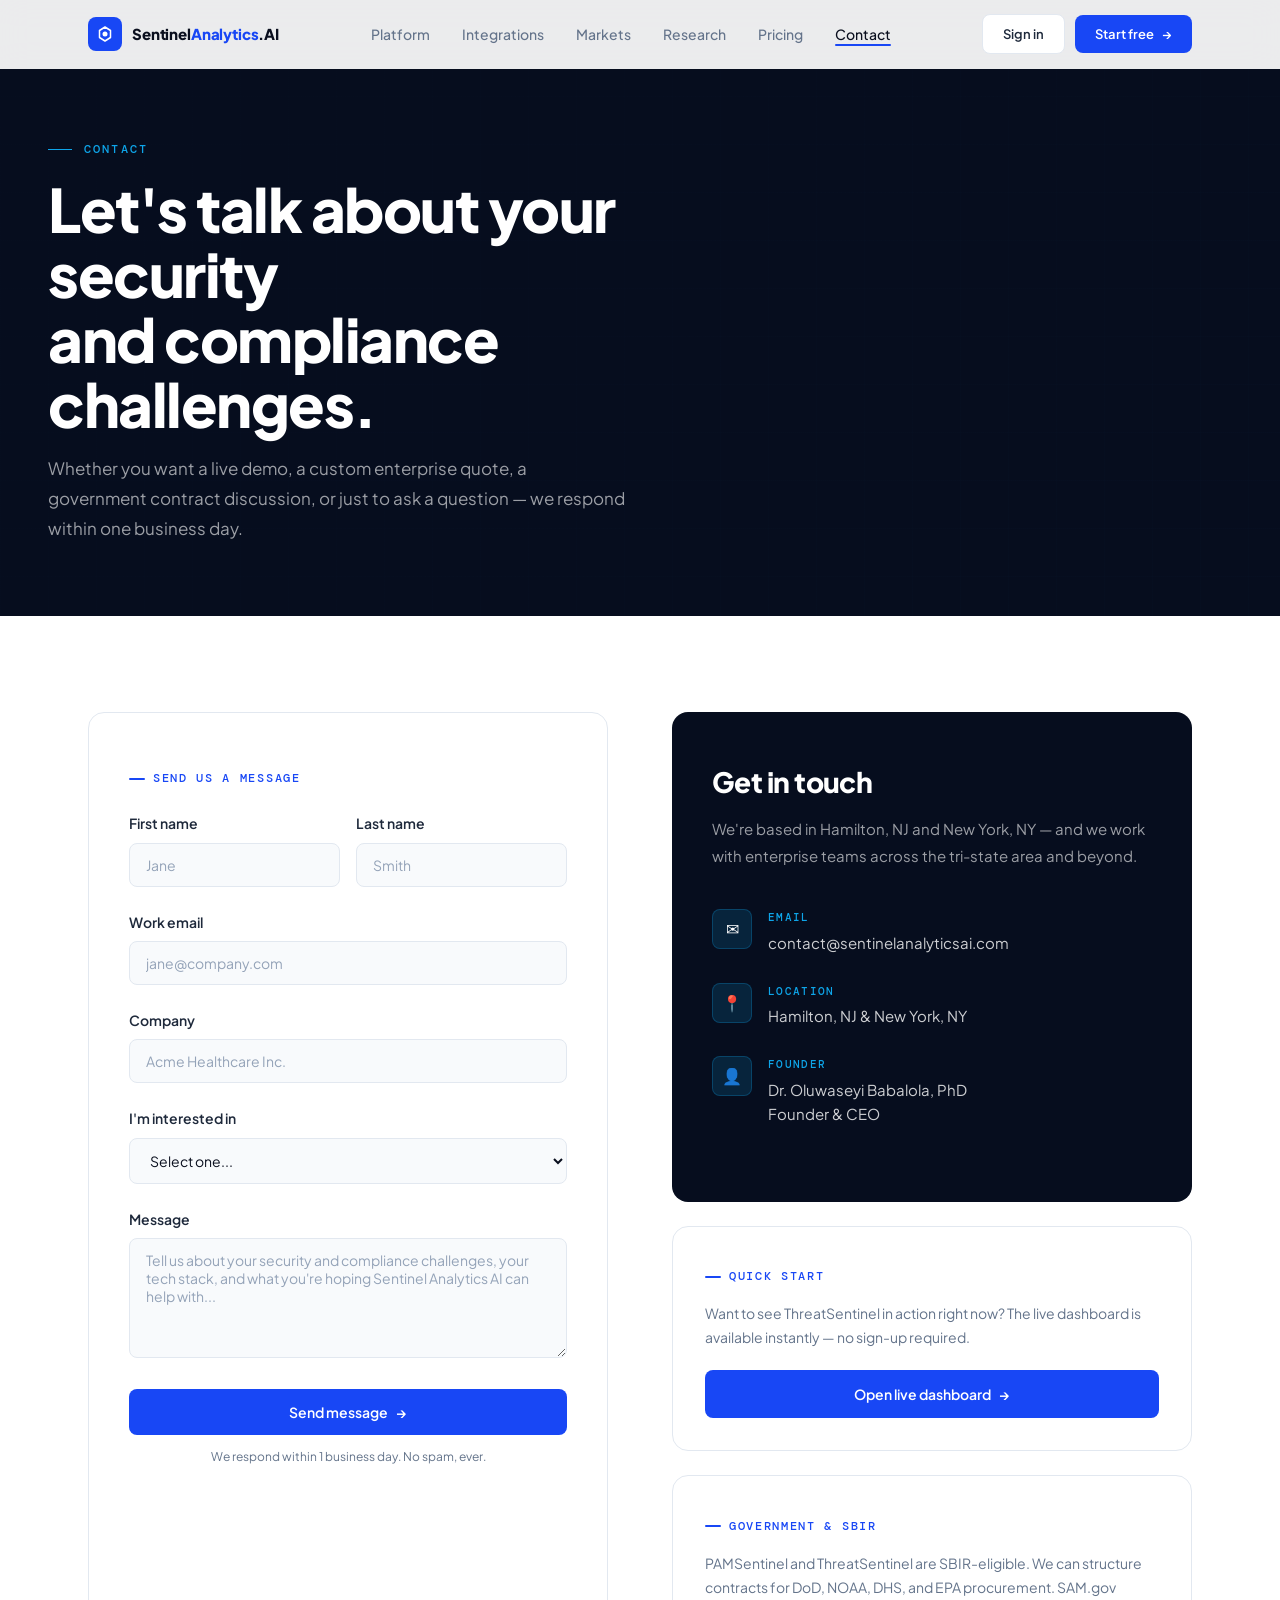
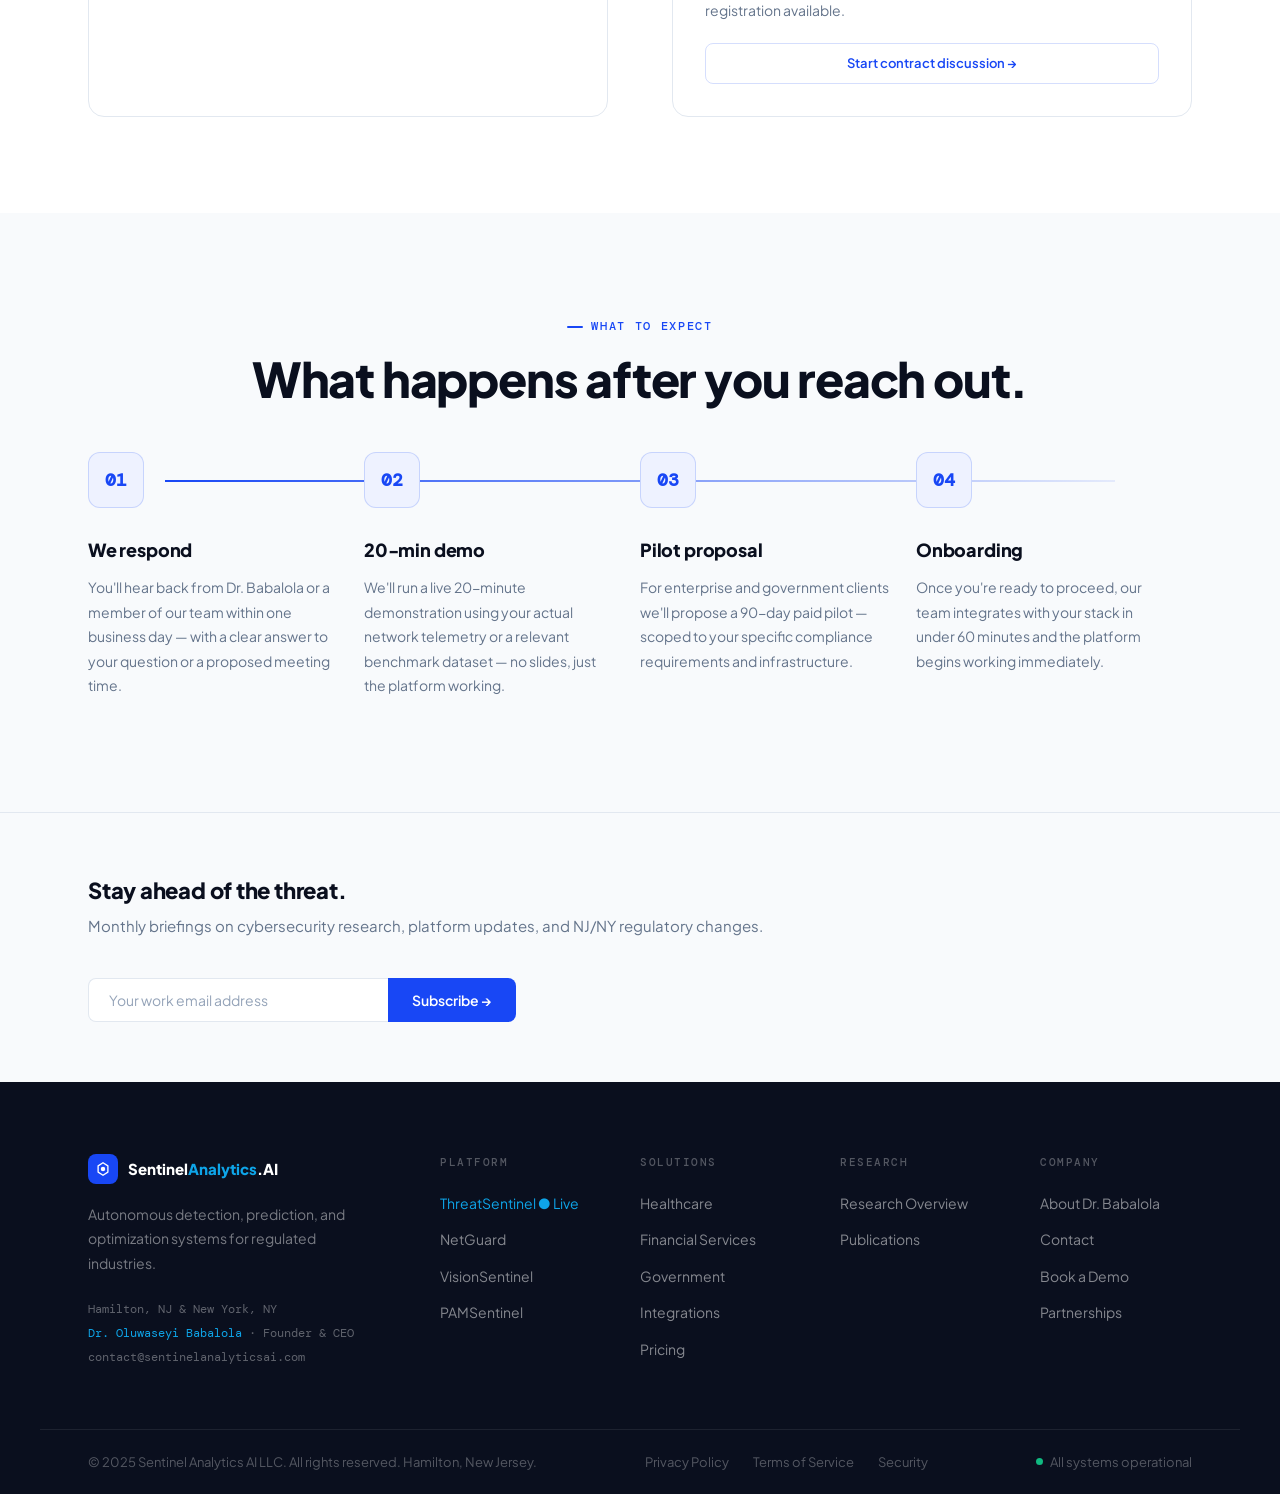
==== contact.html @ 6a24203e "Modify contact page for demo and sign-in options Updated the contact page description and call-to-ac" ====
<!DOCTYPE html><html lang="en"><head><meta charset="UTF-8"><meta name="viewport" content="width=device-width,initial-scale=1.0"><meta name="description" content="Contact Sentinel Analytics AI — Sign in, start a free trial, or reach out about partnerships and government contracts."><title>Contact — Sentinel Analytics AI</title><link rel="preconnect" href="https://fonts.googleapis.com"><link href="https://fonts.googleapis.com/css2?family=Plus+Jakarta+Sans:wght@300;400;500;600;700;800&family=DM+Mono:wght@400;500&display=swap" rel="stylesheet"><link rel="stylesheet" href="css/styles.css"></head>
<body>
<nav id="nav"><div class="nav-in"><a href="index.html" class="nav-logo"><div class="nav-mark"><svg viewBox="0 0 18 18" fill="none"><path d="M9 2L14.5 5.5V12.5L9 16L3.5 12.5V5.5L9 2Z" stroke="#fff" stroke-width="1.5" stroke-linejoin="round"/><circle cx="9" cy="9" r="2.5" fill="#fff"/></svg></div><span class="nav-wordmark">Sentinel<span>Analytics</span>.AI</span></a><ul class="nav-links"><li><a href="platform.html">Platform</a></li><li><a href="integrations.html">Integrations</a></li><li><a href="markets.html">Markets</a></li><li><a href="research.html">Research</a></li><li><a href="pricing.html">Pricing</a></li><li><a href="contact.html" class="active">Contact</a></li></ul><div class="nav-act"><a href="contact.html" class="btn btn-white-sm">Sign in</a><a href="https://threat-sentinel.streamlit.app" target="_blank" class="btn btn-blue-sm">Start free <span class="arr">→</span></a></div></div></nav>

<div class="page-hero"><div class="page-hero-in"><div class="page-hero-tag">Contact</div><h1>Let's talk about your security<br>and compliance challenges.</h1><p>Whether you want a live demo, a custom enterprise quote, a government contract discussion, or just to ask a question — we respond within one business day.</p></div></div>

<section class="sec">
  <div class="wrap">
    <div class="contact-grid">
      <div class="contact-form-wrap rv">
        <div class="sh-tag" style="margin-bottom:24px">Send us a message</div>
        <form onsubmit="handleContact(event)">
          <div class="form-row">
            <div class="form-group"><label class="form-label">First name</label><input type="text" class="form-input" placeholder="Jane" required></div>
            <div class="form-group"><label class="form-label">Last name</label><input type="text" class="form-input" placeholder="Smith" required></div>
          </div>
          <div class="form-group"><label class="form-label">Work email</label><input type="email" class="form-input" placeholder="jane@company.com" required></div>
          <div class="form-group"><label class="form-label">Company</label><input type="text" class="form-input" placeholder="Acme Healthcare Inc." required></div>
          <div class="form-group">
            <label class="form-label">I'm interested in</label>
            <select class="form-select">
              <option value="">Select one...</option>
              <option>Booking a 20-minute live demo</option>
              <option>Starting a free trial</option>
              <option>Professional plan — 3 modules</option>
              <option>Enterprise plan — custom quote</option>
              <option>Government / SBIR contract discussion</option>
              <option>Partnership or reseller inquiry</option>
              <option>General question</option>
            </select>
          </div>
          <div class="form-group"><label class="form-label">Message</label><textarea class="form-textarea" placeholder="Tell us about your security and compliance challenges, your tech stack, and what you're hoping Sentinel Analytics AI can help with..."></textarea></div>
          <button type="submit" class="btn btn-blue" style="width:100%;justify-content:center;padding:14px 28px">Send message <span class="arr">→</span></button>
          <p style="font-size:12px;color:var(--mute);margin-top:12px;text-align:center">We respond within 1 business day. No spam, ever.</p>
        </form>
      </div>

      <div class="rvr">
        <div class="contact-info-card" style="margin-bottom:24px">
          <div class="cinfo-title">Get in touch</div>
          <div class="cinfo-sub">We're based in Hamilton, NJ and New York, NY — and we work with enterprise teams across the tri-state area and beyond.</div>
          <div class="cinfo-item">
            <div class="cinfo-icon">✉</div>
            <div><div class="cinfo-label">Email</div><div class="cinfo-val"><a href="mailto:contact@sentinelanalyticsai.com" style="color:rgba(255,255,255,.8)">contact@sentinelanalyticsai.com</a></div></div>
          </div>
          <div class="cinfo-item">
            <div class="cinfo-icon">📍</div>
            <div><div class="cinfo-label">Location</div><div class="cinfo-val">Hamilton, NJ &amp; New York, NY</div></div>
          </div>
          <div class="cinfo-item">
            <div class="cinfo-icon">👤</div>
            <div><div class="cinfo-label">Founder</div><div class="cinfo-val">Dr. Oluwaseyi Babalola, PhD<br>Founder &amp; CEO</div></div>
          </div>
        </div>

        <div style="border:1px solid var(--bdr);border-radius:var(--r16);padding:32px;margin-bottom:24px">
          <div class="sh-tag" style="margin-bottom:16px">Quick start</div>
          <p style="font-size:14px;color:var(--mute);margin-bottom:20px;line-height:1.7">Want to see ThreatSentinel in action right now? The live dashboard is available instantly — no sign-up required.</p>
          <a href="https://threat-sentinel.streamlit.app" target="_blank" class="btn btn-blue" style="width:100%;justify-content:center">Open live dashboard <span class="arr">→</span></a>
        </div>

        <div style="border:1px solid var(--bdr);border-radius:var(--r16);padding:32px">
          <div class="sh-tag" style="margin-bottom:16px">Government &amp; SBIR</div>
          <p style="font-size:14px;color:var(--mute);margin-bottom:20px;line-height:1.7">PAMSentinel and ThreatSentinel are SBIR-eligible. We can structure contracts for DoD, NOAA, DHS, and EPA procurement. SAM.gov registration available.</p>
          <a href="mailto:contact@sentinelanalyticsai.com?subject=SBIR Contract Discussion" class="btn btn-outline-sm" style="width:100%;justify-content:center">Start contract discussion →</a>
        </div>
      </div>
    </div>
  </div>
</section>

<section class="sec sec-gray">
  <div class="wrap">
    <div class="sh rv" style="text-align:center;margin-bottom:48px"><div class="sh-tag" style="justify-content:center">What to expect</div><h2 class="sh-title">What happens after you reach out.</h2></div>
    <div class="steps">
      <div class="step rv d1"><div class="step-dot"><span>01</span></div><div class="step-title">We respond</div><div class="step-desc">You'll hear back from Dr. Babalola or a member of our team within one business day — with a clear answer to your question or a proposed meeting time.</div></div>
      <div class="step rv d2"><div class="step-dot"><span>02</span></div><div class="step-title">20-min demo</div><div class="step-desc">We'll run a live 20-minute demonstration using your actual network telemetry or a relevant benchmark dataset — no slides, just the platform working.</div></div>
      <div class="step rv d3"><div class="step-dot"><span>03</span></div><div class="step-title">Pilot proposal</div><div class="step-desc">For enterprise and government clients we'll propose a 90-day paid pilot — scoped to your specific compliance requirements and infrastructure.</div></div>
      <div class="step rv d4"><div class="step-dot"><span>04</span></div><div class="step-title">Onboarding</div><div class="step-desc">Once you're ready to proceed, our team integrates with your stack in under 60 minutes and the platform begins working immediately.</div></div>
    </div>
  </div>
</section>

<div class="nl"><div class="nl-in"><div><div class="nl-h">Stay ahead of the threat.</div><p class="nl-sub">Monthly briefings on cybersecurity research, platform updates, and NJ/NY regulatory changes.</p></div><form class="nl-form" onsubmit="subFrm(event)"><input type="email" placeholder="Your work email address" required><button type="submit">Subscribe →</button></form></div></div>
<footer><div class="foot-main"><div><div class="foot-logo"><div class="foot-badge"><svg viewBox="0 0 18 18" width="16" height="16" fill="none"><path d="M9 2L14.5 5.5V12.5L9 16L3.5 12.5V5.5L9 2Z" stroke="#fff" stroke-width="1.5" stroke-linejoin="round"/><circle cx="9" cy="9" r="2.5" fill="#fff"/></svg></div><div class="foot-wm">Sentinel<span>Analytics</span>.AI</div></div><p class="foot-tag">Autonomous detection, prediction, and optimization systems for regulated industries.</p><div class="foot-hq">Hamilton, NJ &amp; New York, NY<br><span>Dr. Oluwaseyi Babalola</span> · Founder &amp; CEO<br>contact@sentinelanalyticsai.com</div></div><div><div class="foot-col-t">Platform</div><ul class="foot-links"><li><a href="platform.html" class="live">ThreatSentinel ● Live</a></li><li><a href="platform.html">NetGuard</a></li><li><a href="platform.html">VisionSentinel</a></li><li><a href="platform.html">PAMSentinel</a></li></ul></div><div><div class="foot-col-t">Solutions</div><ul class="foot-links"><li><a href="markets.html">Healthcare</a></li><li><a href="markets.html">Financial Services</a></li><li><a href="markets.html">Government</a></li><li><a href="integrations.html">Integrations</a></li><li><a href="pricing.html">Pricing</a></li></ul></div><div><div class="foot-col-t">Research</div><ul class="foot-links"><li><a href="research.html">Research Overview</a></li><li><a href="https://babalolaseyip.github.io/babalola-portfolio/publications.html" target="_blank">Publications</a></li></ul></div><div><div class="foot-col-t">Company</div><ul class="foot-links"><li><a href="https://babalolaseyip.github.io/babalola-portfolio/" target="_blank">About Dr. Babalola</a></li><li><a href="contact.html">Contact</a></li><li><a href="contact.html">Book a Demo</a></li><li><a href="mailto:contact@sentinelanalyticsai.com">Partnerships</a></li></ul></div></div><div class="foot-bot"><div class="foot-copy">© 2025 Sentinel Analytics AI LLC. All rights reserved. Hamilton, New Jersey.</div><div class="foot-legal"><a href="#">Privacy Policy</a><a href="#">Terms of Service</a><a href="#">Security</a></div><div class="foot-status"><span class="sdot"></span>All systems operational</div></div></footer>
<script>
window.addEventListener("scroll",()=>{document.getElementById("nav").classList.toggle("scrolled",window.scrollY>30);},{passive:true});
const ro=new IntersectionObserver(e=>{e.forEach(x=>{if(x.isIntersecting){x.target.classList.add("in");ro.unobserve(x.target);}});},{threshold:.1});
document.querySelectorAll(".rv,.rvl,.rvr").forEach(el=>ro.observe(el));
function handleContact(e){
  e.preventDefault();
  const btn=e.target.querySelector('button[type="submit"]');
  btn.textContent='Message sent ✓';btn.style.background='#10B981';
  setTimeout(()=>{btn.textContent='Send message →';btn.style.background='';},4000);
}
function subFrm(e){e.preventDefault();const b=e.target.querySelector("button");b.textContent="Subscribed ✓";b.style.background="#10B981";setTimeout(()=>{b.textContent="Subscribe →";b.style.background="";e.target.reset()},3000);}
</script>
</body></html>
---- css/styles.css ----
/* ═══════════════════════════════════════════
   SENTINEL ANALYTICS AI — SHARED STYLES
═══════════════════════════════════════════ */
:root {
  --blue:      #1847F5;
  --blue-h:    #0F38D9;
  --blue-lt:   #EEF2FF;
  --blue-md:   rgba(24,71,245,.09);
  --blue-bdr:  rgba(24,71,245,.18);
  --cyan:      #0EA5E9;
  --navy:      #060D1E;
  --navy2:     #0C1828;
  --navy3:     #112040;
  --white:     #FFFFFF;
  --surf:      #F8FAFC;
  --surf2:     #F1F5F9;
  --surf3:     #E9EEF6;
  --ink:       #0A0F1E;
  --ink2:      #1E293B;
  --ink3:      #334155;
  --mute:      #64748B;
  --mute2:     #94A3B8;
  --mute3:     #CBD5E1;
  --bdr:       #E2E8F0;
  --bdr2:      #CBD5E1;
  --green:     #10B981;
  --amber:     #F59E0B;
  --sans:      'Plus Jakarta Sans', sans-serif;
  --mono:      'DM Mono', monospace;
  --r4:  4px; --r8: 8px; --r12: 12px; --r16: 16px;
  --ease: cubic-bezier(.16,1,.3,1);
}

*, *::before, *::after { box-sizing: border-box; margin: 0; padding: 0; }
html { scroll-behavior: smooth; font-size: 16px; }
body { background: var(--white); color: var(--ink); font-family: var(--sans); line-height: 1.6; overflow-x: hidden; }
a { color: inherit; text-decoration: none; }
img { display: block; max-width: 100%; }
::selection { background: var(--blue); color: #fff; }

/* ── SCROLL REVEAL ── */
.rv  { opacity: 0; transform: translateY(28px); transition: opacity .7s var(--ease), transform .7s var(--ease); }
.rvl { opacity: 0; transform: translateX(-28px); transition: opacity .7s var(--ease), transform .7s var(--ease); }
.rvr { opacity: 0; transform: translateX(28px); transition: opacity .7s var(--ease), transform .7s var(--ease); }
.rv.in, .rvl.in, .rvr.in { opacity: 1; transform: none; }
.d1{transition-delay:.08s}.d2{transition-delay:.16s}.d3{transition-delay:.24s}
.d4{transition-delay:.32s}.d5{transition-delay:.40s}.d6{transition-delay:.48s}

.wrap { max-width: 1200px; margin: 0 auto; padding: 0 48px; }

/* ── BUTTONS ── */
.btn {
  display: inline-flex; align-items: center; gap: 8px;
  font-family: var(--sans); font-weight: 600; font-size: 14px;
  border-radius: var(--r8); cursor: pointer;
  transition: all .18s var(--ease); border: none;
  text-decoration: none; white-space: nowrap;
}
.btn .arr { transition: transform .18s; }
.btn:hover .arr { transform: translateX(4px); }
.btn-blue { background: var(--blue); color: #fff; padding: 13px 28px; }
.btn-blue:hover { background: var(--blue-h); transform: translateY(-1px); box-shadow: 0 8px 24px rgba(24,71,245,.28); }
.btn-blue-sm { background: var(--blue); color: #fff; padding: 9px 20px; font-size: 13px; }
.btn-blue-sm:hover { background: var(--blue-h); }
.btn-white { background: #fff; color: var(--ink); padding: 13px 28px; border: 1px solid var(--bdr); }
.btn-white:hover { border-color: var(--bdr2); background: var(--surf); transform: translateY(-1px); }
.btn-white-sm { background: #fff; color: var(--ink2); padding: 9px 20px; font-size: 13px; border: 1px solid var(--bdr); }
.btn-white-sm:hover { border-color: var(--bdr2); }
.btn-outline { background: transparent; color: var(--blue); padding: 13px 28px; border: 1.5px solid var(--blue-bdr); }
.btn-outline:hover { background: var(--blue-lt); transform: translateY(-1px); }
.btn-outline-sm { background: transparent; color: var(--blue); padding: 9px 20px; font-size: 13px; border: 1.5px solid var(--blue-bdr); }
.btn-navy-white { background: #fff; color: var(--navy); padding: 14px 30px; font-weight: 700; }
.btn-navy-white:hover { background: var(--surf2); transform: translateY(-1px); box-shadow: 0 8px 24px rgba(0,0,0,.18); }
.btn-navy-ghost { background: transparent; color: #fff; padding: 14px 30px; border: 1.5px solid rgba(255,255,255,.3); font-weight: 600; }
.btn-navy-ghost:hover { background: rgba(255,255,255,.08); border-color: rgba(255,255,255,.6); }
.btn-full { width: 100%; justify-content: center; }

/* ── NAVIGATION ── */
#nav {
  position: fixed; top: 0; left: 0; right: 0; z-index: 500;
  background: rgba(255,255,255,.92);
  backdrop-filter: blur(16px); -webkit-backdrop-filter: blur(16px);
  border-bottom: 1px solid transparent;
  transition: border-color .3s, box-shadow .3s;
}
#nav.scrolled { border-color: var(--bdr); box-shadow: 0 1px 24px rgba(10,15,30,.08); }
.nav-in {
  height: 68px; display: flex; align-items: center; justify-content: space-between;
  max-width: 1200px; margin: 0 auto; padding: 0 48px;
}
.nav-logo { display: flex; align-items: center; gap: 10px; }
.nav-mark {
  width: 34px; height: 34px; background: var(--blue); border-radius: var(--r8);
  display: flex; align-items: center; justify-content: center;
  transition: transform .2s, box-shadow .2s;
}
.nav-logo:hover .nav-mark { transform: rotate(8deg); box-shadow: 0 4px 16px rgba(24,71,245,.35); }
.nav-mark svg { width: 18px; height: 18px; }
.nav-wordmark { font-size: 15px; font-weight: 800; letter-spacing: -.01em; color: var(--ink); }
.nav-wordmark span { color: var(--blue); }
.nav-links { display: flex; gap: 32px; list-style: none; }
.nav-links a {
  font-size: 14px; font-weight: 500; color: var(--mute);
  transition: color .18s; position: relative;
}
.nav-links a:hover, .nav-links a.active { color: var(--ink); }
.nav-links a::after {
  content: ''; position: absolute; bottom: -3px; left: 0;
  width: 0; height: 2px; background: var(--blue);
  transition: width .2s; border-radius: 2px;
}
.nav-links a:hover::after, .nav-links a.active::after { width: 100%; }
.nav-act { display: flex; align-items: center; gap: 10px; }

/* ── PAGE HERO (inner pages) ── */
.page-hero {
  background: var(--navy);
  padding: 140px 48px 72px;
  position: relative; overflow: hidden;
}
.page-hero::before {
  content: ''; position: absolute; inset: 0;
  background-image:
    linear-gradient(rgba(14,165,233,.04) 1px, transparent 1px),
    linear-gradient(90deg, rgba(14,165,233,.04) 1px, transparent 1px);
  background-size: 48px 48px;
}
.page-hero::after {
  content: ''; position: absolute; inset: 0;
  background: linear-gradient(135deg, rgba(6,13,30,.96) 0%, rgba(6,13,30,.7) 100%);
}
.page-hero-in {
  max-width: 1200px; margin: 0 auto;
  position: relative; z-index: 1;
}
.page-hero-tag {
  font-family: var(--mono); font-size: 12px; font-weight: 500;
  letter-spacing: .18em; text-transform: uppercase; color: var(--cyan);
  margin-bottom: 18px; display: flex; align-items: center; gap: 12px;
}
.page-hero-tag::before { content: ''; width: 24px; height: 1.5px; background: var(--cyan); flex-shrink: 0; }
.page-hero h1 {
  font-size: clamp(36px, 5vw, 60px); font-weight: 800;
  color: #fff; line-height: 1.08; letter-spacing: -.025em;
  max-width: 700px; margin-bottom: 18px;
}
.page-hero p {
  font-size: 17px; font-weight: 400; color: rgba(255,255,255,.6);
  max-width: 580px; line-height: 1.75;
}

/* ── TRUST BAR ── */
.trust { background: var(--surf); border-bottom: 1px solid var(--bdr); overflow: hidden; }
.trust-in {
  max-width: 1200px; margin: 0 auto;
  display: flex; align-items: stretch; height: 58px; padding: 0 48px;
}
.trust-lbl {
  font-family: var(--mono); font-size: 11px; font-weight: 500;
  letter-spacing: .14em; text-transform: uppercase; color: var(--mute2);
  display: flex; align-items: center;
  padding-right: 28px; border-right: 1px solid var(--bdr);
  margin-right: 28px; white-space: nowrap; flex-shrink: 0;
}
.trust-scroll { flex: 1; display: flex; align-items: center; overflow: hidden; mask-image: linear-gradient(90deg, transparent, black 4%, black 96%, transparent); }
.trust-track { display: flex; gap: 48px; animation: mq 26s linear infinite; }
.trust-item { font-size: 13px; font-weight: 500; color: var(--mute); white-space: nowrap; display: flex; align-items: center; gap: 8px; }
.trust-item::before { content: ''; width: 5px; height: 5px; border-radius: 50%; background: var(--blue); flex-shrink: 0; }
@keyframes mq { from { transform: translateX(0); } to { transform: translateX(-50%); } }

/* ── SECTIONS ── */
.sec { padding: 96px 0; }
.sec-gray { background: var(--surf); }
.sec-navy { background: var(--navy); }
.sh { margin-bottom: 60px; }
.sh-tag {
  display: inline-flex; align-items: center; gap: 8px;
  font-family: var(--mono); font-size: 12px; font-weight: 500;
  letter-spacing: .14em; text-transform: uppercase;
  color: var(--blue); margin-bottom: 16px;
}
.sh-tag::before { content: ''; width: 16px; height: 2px; background: var(--blue); border-radius: 2px; }
.sh-title { font-size: clamp(32px, 4vw, 48px); font-weight: 800; line-height: 1.08; letter-spacing: -.025em; color: var(--ink); margin-bottom: 18px; }
.sh-title .blue { color: var(--blue); }
.sh-sub { font-size: 17px; font-weight: 400; line-height: 1.75; color: var(--mute); max-width: 560px; }
.sec-navy .sh-title { color: #fff; }
.sec-navy .sh-sub { color: rgba(255,255,255,.6); }
.sec-navy .sh-tag { color: var(--cyan); }
.sec-navy .sh-tag::before { background: var(--cyan); }

/* ── PROBLEM ── */
.prob-grid { display: grid; grid-template-columns: repeat(3, 1fr); gap: 24px; }
.prob-card {
  background: var(--white); border: 1px solid var(--bdr); border-radius: var(--r16); padding: 44px 36px;
  position: relative; overflow: hidden; transition: border-color .25s, box-shadow .25s, transform .25s;
}
.prob-card:hover { border-color: var(--blue-bdr); box-shadow: 0 12px 40px rgba(24,71,245,.09); transform: translateY(-3px); }
.prob-card::before { content: ''; position: absolute; top: 0; left: 0; right: 0; height: 3px; background: var(--blue); transform: scaleX(0); transform-origin: left; transition: transform .4s var(--ease); }
.prob-card:hover::before { transform: scaleX(1); }
.prob-num { font-size: 72px; font-weight: 800; color: var(--blue); line-height: 1; letter-spacing: -.03em; margin-bottom: 6px; }
.prob-num sub { font-size: 32px; vertical-align: super; line-height: 0; }
.prob-lbl { font-family: var(--mono); font-size: 12px; font-weight: 500; letter-spacing: .1em; text-transform: uppercase; color: var(--mute); margin-bottom: 18px; padding-bottom: 16px; border-bottom: 1px solid var(--bdr); }
.prob-desc { font-size: 15px; font-weight: 400; line-height: 1.75; color: var(--ink3); }

/* ── PRODUCTS ── */
.prod-grid { display: grid; grid-template-columns: repeat(3, 1fr); gap: 1px; background: var(--bdr); border: 1px solid var(--bdr); border-radius: var(--r16); overflow: hidden; }
.prod-card { background: var(--white); padding: 36px 30px; position: relative; transition: background .2s; }
.prod-card:hover { background: var(--surf); }
.prod-card:hover .prod-lk { opacity: 1; transform: none; }
.prod-flag { background: var(--blue-lt); }
.prod-flag:hover { background: #E8EDFF; }
.flag-top { position: absolute; top: 0; left: 0; right: 0; height: 3px; background: var(--blue); }
.prod-idx { font-family: var(--mono); font-size: 11px; font-weight: 500; letter-spacing: .12em; text-transform: uppercase; color: var(--mute2); margin-bottom: 16px; }
.prod-name { font-size: 20px; font-weight: 800; color: var(--ink); letter-spacing: -.01em; margin-bottom: 6px; }
.prod-tag { font-size: 13px; font-weight: 500; color: var(--blue); margin-bottom: 14px; }
.prod-desc { font-size: 14px; font-weight: 400; line-height: 1.75; color: var(--ink3); margin-bottom: 20px; }
.prod-chips { display: flex; flex-wrap: wrap; gap: 6px; margin-bottom: 18px; }
.chip { font-family: var(--mono); font-size: 11px; font-weight: 500; letter-spacing: .08em; text-transform: uppercase; padding: 3px 9px; border-radius: var(--r4); border: 1px solid var(--bdr); color: var(--mute); background: var(--surf2); }
.chip.blue { border-color: var(--blue-bdr); color: var(--blue); background: var(--blue-lt); }
.prod-lk { font-size: 13px; font-weight: 600; color: var(--blue); display: flex; align-items: center; gap: 6px; opacity: 0; transform: translateY(4px); transition: opacity .2s, transform .2s; }
.prod-wide { grid-column: 1 / -1; display: grid; grid-template-columns: 1fr auto; gap: 48px; align-items: start; }

/* ── INTEGRATIONS ── */
.int-cat { margin-bottom: 32px; }
.int-cat-lbl { font-family: var(--mono); font-size: 11px; font-weight: 500; letter-spacing: .14em; text-transform: uppercase; color: var(--mute); margin-bottom: 12px; }
.int-grid { display: grid; grid-template-columns: repeat(6, 1fr); gap: 1px; background: var(--bdr); border: 1px solid var(--bdr); border-radius: var(--r12); overflow: hidden; }
.int-card { background: var(--white); padding: 22px 12px; display: flex; flex-direction: column; align-items: center; gap: 8px; transition: background .2s; cursor: default; }
.int-card:hover { background: var(--surf); }
.int-card:hover .i-logo { transform: scale(1.08); }
.i-logo { width: 42px; height: 42px; border-radius: 10px; display: flex; align-items: center; justify-content: center; font-family: var(--mono); font-size: 13px; font-weight: 700; transition: transform .2s; }
.i-name { font-size: 12px; font-weight: 600; color: var(--ink2); text-align: center; line-height: 1.2; }
.i-type { font-size: 11px; color: var(--mute2); text-align: center; }

/* ── HOW IT WORKS ── */
.steps { display: grid; grid-template-columns: repeat(4, 1fr); gap: 0; position: relative; }
.steps::before { content: ''; position: absolute; top: 28px; left: 7%; width: 86%; height: 1.5px; background: linear-gradient(90deg, var(--blue) 0%, var(--blue-md) 100%); }
.step { padding: 0 24px 0 0; position: relative; z-index: 1; }
.step-dot { width: 56px; height: 56px; border-radius: var(--r12); background: var(--blue-lt); border: 1.5px solid var(--blue-bdr); display: flex; align-items: center; justify-content: center; margin-bottom: 28px; transition: background .25s, box-shadow .25s, transform .25s; }
.step:hover .step-dot { background: var(--blue); transform: translateY(-2px); box-shadow: 0 8px 24px rgba(24,71,245,.28); }
.step-dot span { font-family: var(--mono); font-size: 18px; font-weight: 700; color: var(--blue); transition: color .25s; }
.step:hover .step-dot span { color: #fff; }
.step-title { font-size: 18px; font-weight: 800; color: var(--ink); letter-spacing: -.01em; margin-bottom: 10px; }
.step-desc { font-size: 14px; font-weight: 400; line-height: 1.75; color: var(--mute); margin-bottom: 18px; }
.step-list { list-style: none; }
.step-list li { font-size: 13px; font-weight: 400; color: var(--ink3); padding: 6px 0; border-bottom: 1px solid var(--bdr); display: flex; align-items: flex-start; gap: 8px; line-height: 1.5; }
.step-list li::before { content: '→'; color: var(--blue); flex-shrink: 0; }
.step-list li:last-child { border: none; }

/* ── PERSONAS ── */
.pers-grid { display: grid; grid-template-columns: repeat(3, 1fr); gap: 24px; }
.pers-card { background: var(--white); border: 1px solid var(--bdr); border-radius: var(--r16); padding: 40px 32px; transition: border-color .25s, box-shadow .25s, transform .25s; position: relative; overflow: hidden; }
.pers-card:hover { border-color: var(--blue-bdr); box-shadow: 0 16px 48px rgba(24,71,245,.1); transform: translateY(-4px); }
.pers-card::after { content: ''; position: absolute; bottom: 0; left: 0; right: 0; height: 0; background: linear-gradient(0deg, var(--blue-lt), transparent); transition: height .4s var(--ease); }
.pers-card:hover::after { height: 100%; }
.pers-badge { display: inline-block; font-family: var(--mono); font-size: 11px; font-weight: 500; letter-spacing: .12em; text-transform: uppercase; color: var(--blue); background: var(--blue-lt); border: 1px solid var(--blue-bdr); padding: 5px 12px; border-radius: var(--r4); margin-bottom: 22px; position: relative; z-index: 1; }
.pers-title { font-size: 22px; font-weight: 800; color: var(--ink); letter-spacing: -.015em; line-height: 1.2; margin-bottom: 14px; position: relative; z-index: 1; }
.pers-desc { font-size: 15px; font-weight: 400; line-height: 1.75; color: var(--mute); margin-bottom: 26px; position: relative; z-index: 1; }
.pers-list { list-style: none; position: relative; z-index: 1; }
.pers-list li { font-size: 14px; font-weight: 400; color: var(--ink2); padding: 9px 0; border-top: 1px solid var(--bdr); display: flex; align-items: flex-start; gap: 10px; line-height: 1.5; }
.pers-list li::before { content: '✓'; color: var(--blue); font-weight: 700; flex-shrink: 0; }

/* ── RESEARCH ── */
.res-split { display: grid; grid-template-columns: 1fr 1fr; gap: 72px; align-items: start; }
.res-stats { display: grid; grid-template-columns: 1fr 1fr; gap: 16px; margin-bottom: 36px; }
.rs { background: var(--white); border: 1px solid var(--bdr); border-radius: var(--r12); padding: 28px 24px; transition: border-color .2s, box-shadow .2s; }
.rs:hover { border-color: var(--blue-bdr); box-shadow: 0 4px 16px rgba(24,71,245,.08); }
.rs-v { font-size: 48px; font-weight: 800; color: var(--blue); line-height: 1; margin-bottom: 8px; letter-spacing: -.03em; }
.rs-l { font-size: 14px; font-weight: 400; line-height: 1.5; color: var(--mute); }
.pub-list { list-style: none; }
.pub-i { padding: 24px 0; border-bottom: 1px solid var(--bdr); transition: padding .2s; }
.pub-i:hover { padding-left: 6px; }
.pub-i:last-child { border: none; }
.pub-j { font-family: var(--mono); font-size: 11px; font-weight: 500; letter-spacing: .14em; text-transform: uppercase; color: var(--blue); margin-bottom: 8px; }
.pub-t { font-size: 15px; font-weight: 600; color: var(--ink); line-height: 1.5; margin-bottom: 8px; }
.pub-m { font-size: 13px; font-weight: 400; color: var(--mute); }

/* ── SECTORS ── */
.sc-grid { display: grid; grid-template-columns: repeat(4, 1fr); gap: 20px; }
.sc-card { background: var(--white); border: 1px solid var(--bdr); border-radius: var(--r16); padding: 36px 28px; transition: border-color .25s, box-shadow .25s, transform .25s; }
.sc-card:hover { border-color: var(--blue-bdr); box-shadow: 0 12px 40px rgba(24,71,245,.09); transform: translateY(-3px); }
.sc-tag { font-family: var(--mono); font-size: 11px; font-weight: 500; letter-spacing: .14em; text-transform: uppercase; color: var(--blue); margin-bottom: 12px; }
.sc-name { font-size: 18px; font-weight: 800; color: var(--ink); letter-spacing: -.01em; margin-bottom: 14px; line-height: 1.2; }
.sc-orgs { font-size: 13px; font-weight: 400; color: var(--mute); line-height: 1.85; margin-bottom: 20px; }
.sc-prods { display: flex; flex-wrap: wrap; gap: 6px; }
.sc-prod { font-family: var(--mono); font-size: 11px; font-weight: 500; letter-spacing: .06em; text-transform: uppercase; color: var(--blue); background: var(--blue-lt); border: 1px solid var(--blue-bdr); padding: 3px 9px; border-radius: var(--r4); transition: background .18s; }
.sc-prod:hover { background: #DEE7FF; }

/* ── PRICING ── */
.price-grid { display: grid; grid-template-columns: repeat(4, 1fr); gap: 20px; }
.pc { background: var(--white); border: 1px solid var(--bdr); border-radius: var(--r16); padding: 36px 28px; position: relative; transition: border-color .25s, box-shadow .25s; }
.pc:hover { border-color: var(--bdr2); }
.pc.feat { border-color: var(--blue); box-shadow: 0 0 0 4px rgba(24,71,245,.08); }
.pc.feat:hover { box-shadow: 0 0 0 4px rgba(24,71,245,.08), 0 16px 48px rgba(24,71,245,.16); }
.pc-pop { position: absolute; top: 0; left: 50%; transform: translateX(-50%); font-size: 11px; font-weight: 700; letter-spacing: .1em; text-transform: uppercase; background: var(--blue); color: #fff; padding: 4px 16px; border-radius: 0 0 8px 8px; }
.pc-tier { font-family: var(--mono); font-size: 12px; font-weight: 500; letter-spacing: .12em; text-transform: uppercase; color: var(--mute); margin-bottom: 18px; }
.pc-price { font-size: 52px; font-weight: 800; color: var(--ink); line-height: 1; margin-bottom: 4px; letter-spacing: -.03em; }
.pc-price sup { font-size: 22px; font-weight: 700; vertical-align: super; line-height: 0; }
.pc-price sub { font-size: 16px; font-weight: 400; color: var(--mute); }
.pc-cad { font-size: 13px; color: var(--mute); margin-bottom: 26px; }
.pc-div { height: 1px; background: var(--bdr); margin-bottom: 22px; }
.pc-feats { list-style: none; margin-bottom: 28px; }
.pc-feats li { font-size: 14px; font-weight: 400; color: var(--ink2); padding: 7px 0; border-bottom: 1px solid var(--bdr); display: flex; align-items: flex-start; gap: 10px; line-height: 1.5; }
.pc-feats li::before { content: '✓'; color: var(--blue); font-weight: 700; flex-shrink: 0; }
.pc-feats li:last-child { border: none; }
.pc-feats li.off { color: var(--mute2); }
.pc-feats li.off::before { content: '–'; color: var(--mute3); }

/* ── CTA BANNER ── */
.cta { background: var(--navy); padding: 96px 48px; position: relative; overflow: hidden; }
.cta::before { content: 'SENTINEL'; position: absolute; right: -80px; top: 50%; transform: translateY(-50%); font-size: 220px; font-weight: 800; color: rgba(255,255,255,.03); letter-spacing: -.04em; pointer-events: none; white-space: nowrap; font-family: var(--sans); }
.cta-in { max-width: 1200px; margin: 0 auto; display: flex; align-items: center; justify-content: space-between; gap: 40px; flex-wrap: wrap; }
.cta-h { font-size: clamp(32px, 4vw, 52px); font-weight: 800; color: #fff; line-height: 1.08; letter-spacing: -.025em; max-width: 560px; }
.cta-h span { color: var(--cyan); }
.cta-act { display: flex; gap: 12px; flex-wrap: wrap; flex-shrink: 0; }

/* ── NEWSLETTER ── */
.nl { background: var(--surf); border-top: 1px solid var(--bdr); padding: 60px 0; }
.nl-in { max-width: 1200px; margin: 0 auto; padding: 0 48px; display: flex; align-items: center; justify-content: space-between; gap: 40px; flex-wrap: wrap; }
.nl-h { font-size: 22px; font-weight: 800; color: var(--ink); letter-spacing: -.01em; margin-bottom: 6px; }
.nl-sub { font-size: 15px; font-weight: 400; color: var(--mute); }
.nl-form { display: flex; flex-shrink: 0; }
.nl-form input { background: var(--white); border: 1px solid var(--bdr); border-right: none; color: var(--ink); font-family: var(--sans); font-size: 14px; padding: 12px 20px; width: 300px; border-radius: var(--r8) 0 0 var(--r8); outline: none; transition: border-color .2s; }
.nl-form input:focus { border-color: var(--blue); }
.nl-form input::placeholder { color: var(--mute2); }
.nl-form button { background: var(--blue); color: #fff; border: none; font-family: var(--sans); font-size: 14px; font-weight: 600; padding: 12px 24px; cursor: pointer; border-radius: 0 var(--r8) var(--r8) 0; transition: background .18s; white-space: nowrap; }
.nl-form button:hover { background: var(--blue-h); }

/* ── FOOTER ── */
footer { background: var(--ink); }
.foot-main { max-width: 1200px; margin: 0 auto; padding: 72px 48px 56px; display: grid; grid-template-columns: 2fr 1fr 1fr 1fr 1fr; gap: 48px; }
.foot-logo { display: flex; align-items: center; gap: 10px; margin-bottom: 18px; }
.foot-badge { width: 30px; height: 30px; background: var(--blue); border-radius: var(--r8); display: flex; align-items: center; justify-content: center; }
.foot-badge svg { width: 16px; height: 16px; }
.foot-wm { font-size: 15px; font-weight: 800; color: #fff; }
.foot-wm span { color: var(--cyan); }
.foot-tag { font-size: 14px; font-weight: 400; color: rgba(255,255,255,.45); line-height: 1.75; margin-bottom: 22px; max-width: 260px; }
.foot-hq { font-family: var(--mono); font-size: 12px; color: rgba(255,255,255,.35); line-height: 2; }
.foot-hq span { color: var(--cyan); }
.foot-col-t { font-family: var(--mono); font-size: 11px; font-weight: 500; letter-spacing: .14em; text-transform: uppercase; color: rgba(255,255,255,.3); margin-bottom: 18px; }
.foot-links { list-style: none; }
.foot-links li { margin-bottom: 11px; }
.foot-links a { font-size: 14px; font-weight: 400; color: rgba(255,255,255,.5); transition: color .18s; }
.foot-links a:hover { color: #fff; }
.foot-links a.live { color: var(--cyan); }
.foot-bot { max-width: 1200px; margin: 0 auto; padding: 22px 48px; border-top: 1px solid rgba(255,255,255,.08); display: flex; align-items: center; justify-content: space-between; flex-wrap: wrap; gap: 14px; }
.foot-copy { font-size: 13px; font-weight: 400; color: rgba(255,255,255,.3); }
.foot-legal { display: flex; gap: 24px; }
.foot-legal a { font-size: 13px; color: rgba(255,255,255,.3); transition: color .18s; }
.foot-legal a:hover { color: rgba(255,255,255,.7); }
.foot-status { font-size: 13px; color: rgba(255,255,255,.3); display: flex; align-items: center; gap: 7px; }
.sdot { width: 7px; height: 7px; border-radius: 50%; background: var(--green); animation: sp 2.4s ease-in-out infinite; }
@keyframes sp { 0%,100%{opacity:1;box-shadow:0 0 0 0 rgba(16,185,129,.4)} 50%{opacity:.6;box-shadow:0 0 0 6px rgba(16,185,129,0)} }

/* ── CONTACT PAGE ── */
.contact-grid { display: grid; grid-template-columns: 1fr 1fr; gap: 64px; }
.contact-form-wrap { background: var(--white); border: 1px solid var(--bdr); border-radius: var(--r16); padding: 48px 40px; }
.form-group { margin-bottom: 24px; }
.form-label { display: block; font-size: 14px; font-weight: 600; color: var(--ink2); margin-bottom: 8px; }
.form-input, .form-select, .form-textarea {
  width: 100%; background: var(--surf); border: 1px solid var(--bdr);
  color: var(--ink); font-family: var(--sans); font-size: 14px;
  padding: 12px 16px; border-radius: var(--r8); outline: none;
  transition: border-color .2s, box-shadow .2s;
}
.form-input:focus, .form-select:focus, .form-textarea:focus { border-color: var(--blue); box-shadow: 0 0 0 3px rgba(24,71,245,.08); }
.form-input::placeholder, .form-textarea::placeholder { color: var(--mute2); }
.form-textarea { resize: vertical; min-height: 120px; }
.form-row { display: grid; grid-template-columns: 1fr 1fr; gap: 16px; }
.contact-info-card { background: var(--navy); border-radius: var(--r16); padding: 48px 40px; color: #fff; }
.cinfo-title { font-size: 28px; font-weight: 800; margin-bottom: 12px; letter-spacing: -.02em; }
.cinfo-sub { font-size: 15px; color: rgba(255,255,255,.6); line-height: 1.75; margin-bottom: 40px; }
.cinfo-item { display: flex; gap: 16px; margin-bottom: 28px; align-items: flex-start; }
.cinfo-icon { width: 40px; height: 40px; border-radius: var(--r8); background: rgba(14,165,233,.15); border: 1px solid rgba(14,165,233,.25); display: flex; align-items: center; justify-content: center; flex-shrink: 0; font-size: 16px; }
.cinfo-label { font-family: var(--mono); font-size: 11px; font-weight: 500; letter-spacing: .12em; text-transform: uppercase; color: var(--cyan); margin-bottom: 4px; }
.cinfo-val { font-size: 15px; color: rgba(255,255,255,.8); }

/* ── FAQ ── */
.faq-list { max-width: 800px; }
.faq-item { border-bottom: 1px solid var(--bdr); }
.faq-q { width: 100%; text-align: left; background: none; border: none; padding: 22px 0; display: flex; justify-content: space-between; align-items: center; cursor: pointer; font-family: var(--sans); font-size: 16px; font-weight: 600; color: var(--ink); gap: 16px; transition: color .2s; }
.faq-q:hover { color: var(--blue); }
.faq-icon { width: 22px; height: 22px; border-radius: 50%; border: 1.5px solid var(--bdr2); display: flex; align-items: center; justify-content: center; flex-shrink: 0; font-size: 14px; color: var(--mute); transition: all .25s; }
.faq-item.open .faq-icon { background: var(--blue); border-color: var(--blue); color: #fff; transform: rotate(45deg); }
.faq-a { font-size: 15px; font-weight: 400; line-height: 1.75; color: var(--mute); padding-bottom: 22px; display: none; }
.faq-item.open .faq-a { display: block; }

/* ── RESPONSIVE ── */
@media(max-width:1024px) {
  .prod-grid, .price-grid { grid-template-columns: 1fr 1fr; }
  .foot-main { grid-template-columns: 1fr 1fr 1fr; padding: 56px 32px 40px; }
  .steps { grid-template-columns: 1fr 1fr; gap: 40px; }
  .steps::before { display: none; }
  .int-grid { grid-template-columns: repeat(3, 1fr); }
  .sc-grid { grid-template-columns: 1fr 1fr; }
}
@media(max-width:768px) {
  .nav-links { display: none; }
  .nav-in, .nl-in, .foot-bot { padding-left: 24px; padding-right: 24px; }
  .wrap { padding: 0 24px; }
  .sec { padding: 72px 0; }
  .prob-grid, .pers-grid, .sc-grid, .price-grid, .contact-grid { grid-template-columns: 1fr; }
  .res-split { grid-template-columns: 1fr; gap: 40px; }
  .prod-grid, .steps { grid-template-columns: 1fr; }
  .prod-wide { grid-template-columns: 1fr; gap: 20px; }
  .int-grid { grid-template-columns: repeat(2, 1fr); }
  .cta { padding: 64px 24px; }
  .cta-in { flex-direction: column; }
  .nl-form { width: 100%; flex-direction: column; }
  .nl-form input { width: 100%; border-right: 1px solid var(--bdr); border-bottom: none; border-radius: var(--r8) var(--r8) 0 0; }
  .nl-form button { border-radius: 0 0 var(--r8) var(--r8); }
  .foot-main { grid-template-columns: 1fr; gap: 32px; padding: 48px 24px 32px; }
  .foot-bot { flex-direction: column; padding: 18px 24px; text-align: center; }
  .page-hero { padding: 120px 24px 56px; }
  .form-row { grid-template-columns: 1fr; }
}
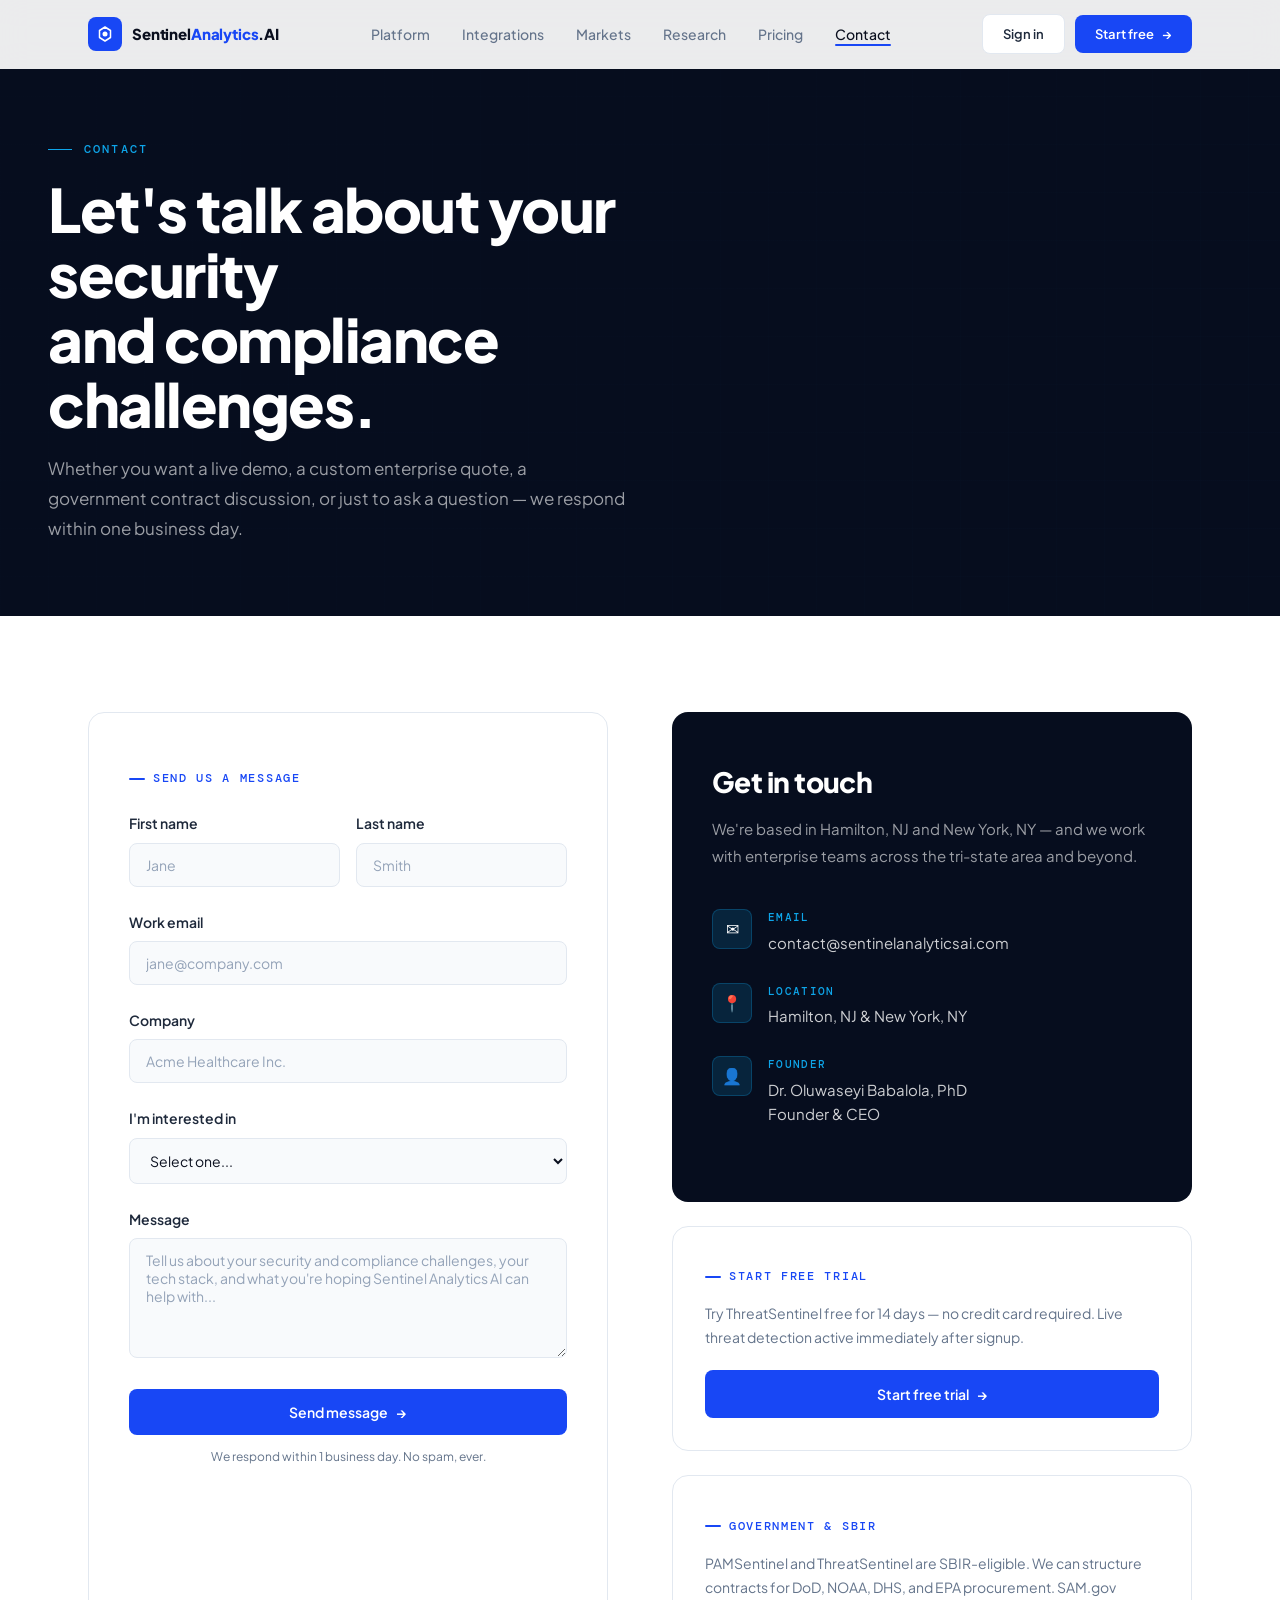
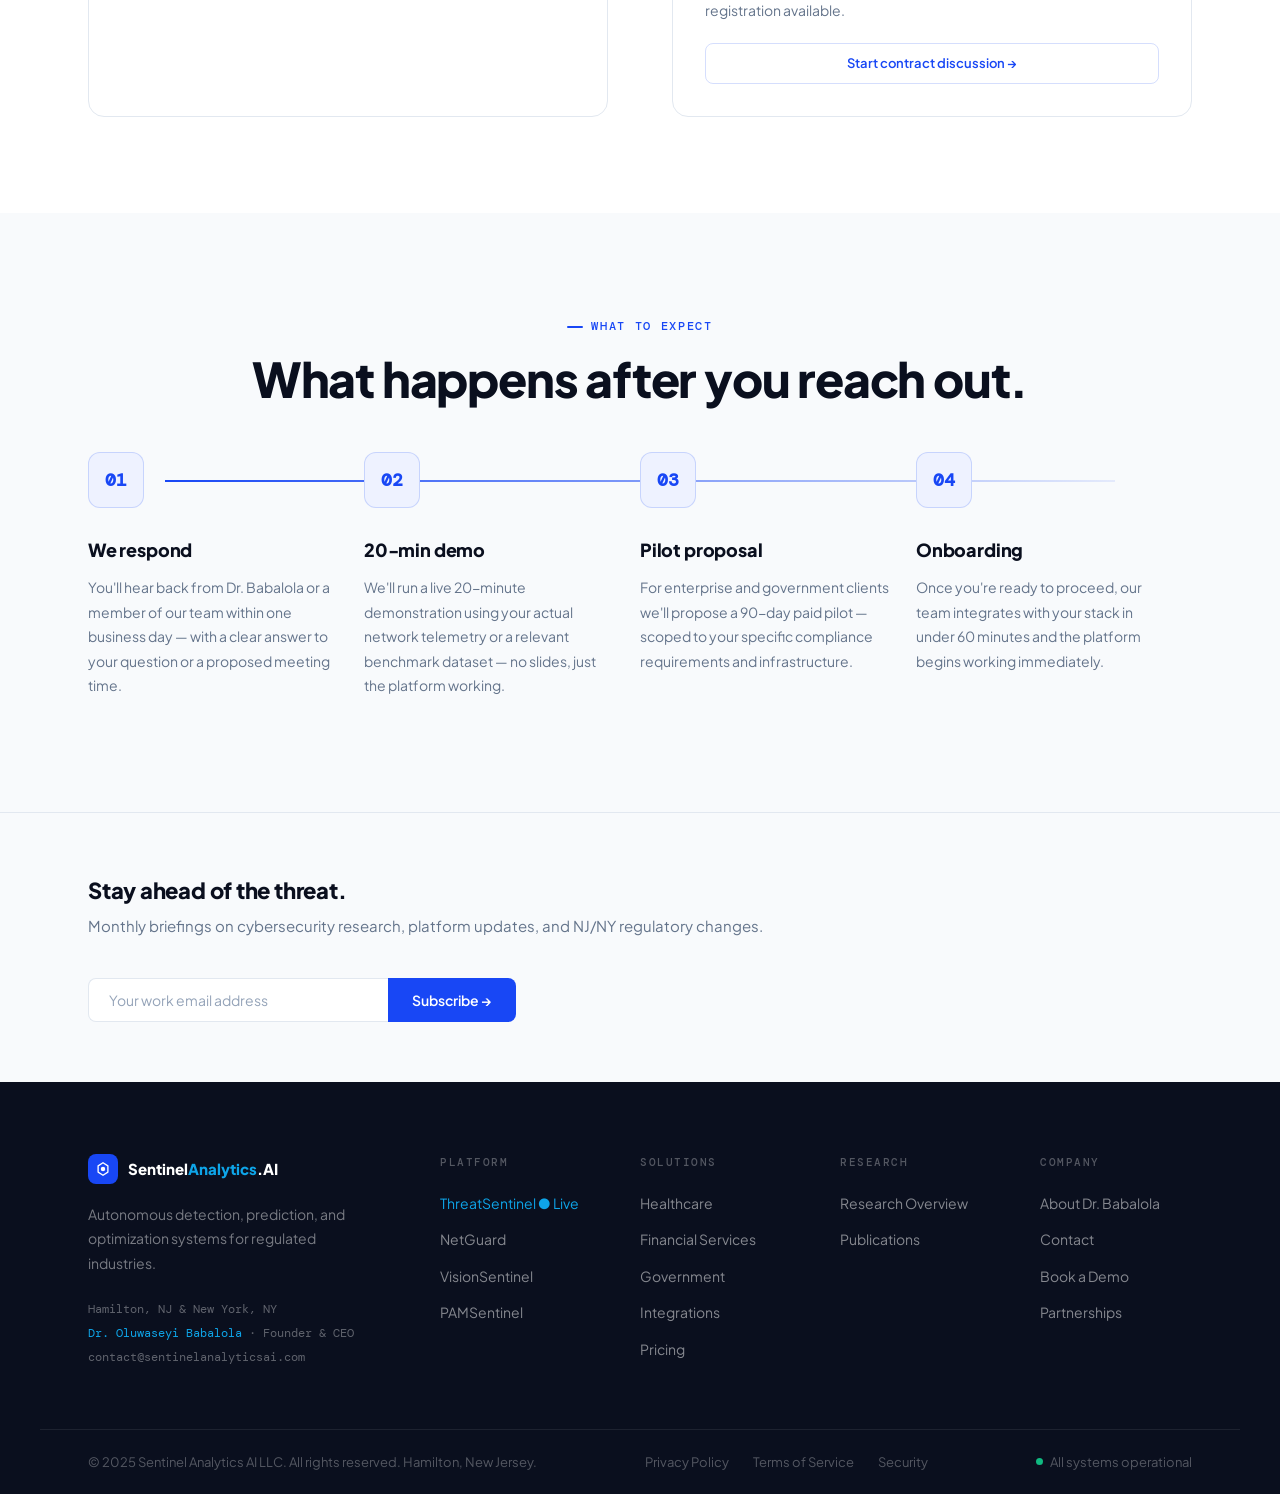
==== commit 7c87306f: "Add files via upload" ====
--- a/contact.html
+++ b/contact.html
@@ -1,6 +1,6 @@
 <!DOCTYPE html><html lang="en"><head><meta charset="UTF-8"><meta name="viewport" content="width=device-width,initial-scale=1.0"><meta name="description" content="Contact Sentinel Analytics AI — Sign in, start a free trial, or reach out about partnerships and government contracts."><title>Contact — Sentinel Analytics AI</title><link rel="preconnect" href="https://fonts.googleapis.com"><link href="https://fonts.googleapis.com/css2?family=Plus+Jakarta+Sans:wght@300;400;500;600;700;800&family=DM+Mono:wght@400;500&display=swap" rel="stylesheet"><link rel="stylesheet" href="css/styles.css"></head>
 <body>
-<nav id="nav"><div class="nav-in"><a href="index.html" class="nav-logo"><div class="nav-mark"><svg viewBox="0 0 18 18" fill="none"><path d="M9 2L14.5 5.5V12.5L9 16L3.5 12.5V5.5L9 2Z" stroke="#fff" stroke-width="1.5" stroke-linejoin="round"/><circle cx="9" cy="9" r="2.5" fill="#fff"/></svg></div><span class="nav-wordmark">Sentinel<span>Analytics</span>.AI</span></a><ul class="nav-links"><li><a href="platform.html">Platform</a></li><li><a href="integrations.html">Integrations</a></li><li><a href="markets.html">Markets</a></li><li><a href="research.html">Research</a></li><li><a href="pricing.html">Pricing</a></li><li><a href="contact.html" class="active">Contact</a></li></ul><div class="nav-act"><a href="contact.html" class="btn btn-white-sm">Sign in</a><a href="https://threat-sentinel.streamlit.app" target="_blank" class="btn btn-blue-sm">Start free <span class="arr">→</span></a></div></div></nav>
+<nav id="nav"><div class="nav-in"><a href="index.html" class="nav-logo"><div class="nav-mark"><svg viewBox="0 0 18 18" fill="none"><path d="M9 2L14.5 5.5V12.5L9 16L3.5 12.5V5.5L9 2Z" stroke="#fff" stroke-width="1.5" stroke-linejoin="round"/><circle cx="9" cy="9" r="2.5" fill="#fff"/></svg></div><span class="nav-wordmark">Sentinel<span>Analytics</span>.AI</span></a><ul class="nav-links"><li><a href="platform.html">Platform</a></li><li><a href="integrations.html">Integrations</a></li><li><a href="markets.html">Markets</a></li><li><a href="research.html">Research</a></li><li><a href="pricing.html">Pricing</a></li><li><a href="contact.html" class="active">Contact</a></li></ul><div class="nav-act"><a href="login.html" class="btn btn-white-sm">Sign in</a><a href="signup.html" class="btn btn-blue-sm">Start free <span class="arr">→</span></a></div></div></nav>
 
 <div class="page-hero"><div class="page-hero-in"><div class="page-hero-tag">Contact</div><h1>Let's talk about your security<br>and compliance challenges.</h1><p>Whether you want a live demo, a custom enterprise quote, a government contract discussion, or just to ask a question — we respond within one business day.</p></div></div>
 
@@ -20,13 +20,27 @@
             <label class="form-label">I'm interested in</label>
             <select class="form-select">
               <option value="">Select one...</option>
-              <option>Booking a 20-minute live demo</option>
-              <option>Starting a free trial</option>
-              <option>Professional plan — 3 modules</option>
-              <option>Enterprise plan — custom quote</option>
-              <option>Government / SBIR contract discussion</option>
-              <option>Partnership or reseller inquiry</option>
-              <option>General question</option>
+              <optgroup label="Free trials">
+                <option>ThreatSentinel free trial (available now)</option>
+                <option>NetGuard waitlist</option>
+                <option>VisionSentinel waitlist</option>
+                <option>SignalSentinel waitlist</option>
+                <option>LocateSentinel waitlist</option>
+                <option>OptimaSentinel waitlist</option>
+                <option>PAMSentinel briefing request</option>
+              </optgroup>
+              <optgroup label="Subscriptions &amp; bundles">
+                <option>Individual module — $299/mo</option>
+                <option>Custom bundle — 2–6 modules</option>
+                <option>Professional plan — any 3 modules · $799/mo</option>
+                <option>Enterprise plan — all 7 modules · custom</option>
+              </optgroup>
+              <optgroup label="Other">
+                <option>Booking a 20-minute live demo</option>
+                <option>Government / SBIR contract discussion</option>
+                <option>Partnership or reseller inquiry</option>
+                <option>General question</option>
+              </optgroup>
             </select>
           </div>
           <div class="form-group"><label class="form-label">Message</label><textarea class="form-textarea" placeholder="Tell us about your security and compliance challenges, your tech stack, and what you're hoping Sentinel Analytics AI can help with..."></textarea></div>
@@ -54,9 +68,9 @@
         </div>
 
         <div style="border:1px solid var(--bdr);border-radius:var(--r16);padding:32px;margin-bottom:24px">
-          <div class="sh-tag" style="margin-bottom:16px">Quick start</div>
-          <p style="font-size:14px;color:var(--mute);margin-bottom:20px;line-height:1.7">Want to see ThreatSentinel in action right now? The live dashboard is available instantly — no sign-up required.</p>
-          <a href="https://threat-sentinel.streamlit.app" target="_blank" class="btn btn-blue" style="width:100%;justify-content:center">Open live dashboard <span class="arr">→</span></a>
+          <div class="sh-tag" style="margin-bottom:16px">Start free trial</div>
+          <p style="font-size:14px;color:var(--mute);margin-bottom:20px;line-height:1.7">Try ThreatSentinel free for 14 days — no credit card required. Live threat detection active immediately after signup.</p>
+          <a href="signup.html" class="btn btn-blue" style="width:100%;justify-content:center">Start free trial <span class="arr">→</span></a>
         </div>
 
         <div style="border:1px solid var(--bdr);border-radius:var(--r16);padding:32px">
@@ -82,7 +96,7 @@
 </section>
 
 <div class="nl"><div class="nl-in"><div><div class="nl-h">Stay ahead of the threat.</div><p class="nl-sub">Monthly briefings on cybersecurity research, platform updates, and NJ/NY regulatory changes.</p></div><form class="nl-form" onsubmit="subFrm(event)"><input type="email" placeholder="Your work email address" required><button type="submit">Subscribe →</button></form></div></div>
-<footer><div class="foot-main"><div><div class="foot-logo"><div class="foot-badge"><svg viewBox="0 0 18 18" width="16" height="16" fill="none"><path d="M9 2L14.5 5.5V12.5L9 16L3.5 12.5V5.5L9 2Z" stroke="#fff" stroke-width="1.5" stroke-linejoin="round"/><circle cx="9" cy="9" r="2.5" fill="#fff"/></svg></div><div class="foot-wm">Sentinel<span>Analytics</span>.AI</div></div><p class="foot-tag">Autonomous detection, prediction, and optimization systems for regulated industries.</p><div class="foot-hq">Hamilton, NJ &amp; New York, NY<br><span>Dr. Oluwaseyi Babalola</span> · Founder &amp; CEO<br>contact@sentinelanalyticsai.com</div></div><div><div class="foot-col-t">Platform</div><ul class="foot-links"><li><a href="platform.html" class="live">ThreatSentinel ● Live</a></li><li><a href="platform.html">NetGuard</a></li><li><a href="platform.html">VisionSentinel</a></li><li><a href="platform.html">PAMSentinel</a></li></ul></div><div><div class="foot-col-t">Solutions</div><ul class="foot-links"><li><a href="markets.html">Healthcare</a></li><li><a href="markets.html">Financial Services</a></li><li><a href="markets.html">Government</a></li><li><a href="integrations.html">Integrations</a></li><li><a href="pricing.html">Pricing</a></li></ul></div><div><div class="foot-col-t">Research</div><ul class="foot-links"><li><a href="research.html">Research Overview</a></li><li><a href="https://babalolaseyip.github.io/babalola-portfolio/publications.html" target="_blank">Publications</a></li></ul></div><div><div class="foot-col-t">Company</div><ul class="foot-links"><li><a href="https://babalolaseyip.github.io/babalola-portfolio/" target="_blank">About Dr. Babalola</a></li><li><a href="contact.html">Contact</a></li><li><a href="contact.html">Book a Demo</a></li><li><a href="mailto:contact@sentinelanalyticsai.com">Partnerships</a></li></ul></div></div><div class="foot-bot"><div class="foot-copy">© 2025 Sentinel Analytics AI LLC. All rights reserved. Hamilton, New Jersey.</div><div class="foot-legal"><a href="#">Privacy Policy</a><a href="#">Terms of Service</a><a href="#">Security</a></div><div class="foot-status"><span class="sdot"></span>All systems operational</div></div></footer>
+<footer><div class="foot-main"><div><div class="foot-logo"><div class="foot-badge"><svg viewBox="0 0 18 18" width="16" height="16" fill="none"><path d="M9 2L14.5 5.5V12.5L9 16L3.5 12.5V5.5L9 2Z" stroke="#fff" stroke-width="1.5" stroke-linejoin="round"/><circle cx="9" cy="9" r="2.5" fill="#fff"/></svg></div><div class="foot-wm">Sentinel<span>Analytics</span>.AI</div></div><p class="foot-tag">Autonomous detection, prediction, and optimization systems for regulated industries.</p><div class="foot-hq">Hamilton, NJ &amp; New York, NY<br><span>Dr. Oluwaseyi Babalola</span> · Founder &amp; CEO<br>contact@sentinelanalyticsai.com</div></div><div><div class="foot-col-t">Platform</div><ul class="foot-links"><li><a href="platform.html" class="live">ThreatSentinel ● Live</a></li><li><a href="platform.html">NetGuard</a></li><li><a href="platform.html">VisionSentinel</a></li><li><a href="platform.html">PAMSentinel</a></li></ul></div><div><div class="foot-col-t">Solutions</div><ul class="foot-links"><li><a href="markets.html">Healthcare</a></li><li><a href="markets.html">Financial Services</a></li><li><a href="markets.html">Government</a></li><li><a href="integrations.html">Integrations</a></li><li><a href="pricing.html">Pricing</a></li></ul></div><div><div class="foot-col-t">Research</div><ul class="foot-links"><li><a href="research.html">Research Overview</a></li><li><a href="https://babalolaseyip.github.io/babalola-portfolio/publications.html" target="_blank">Publications</a></li></ul></div><div><div class="foot-col-t">Company</div><ul class="foot-links"><li><a href="https://babalolaseyip.github.io/babalola-portfolio/" target="_blank">About Dr. Babalola</a></li><li><a href="contact.html">Contact</a></li><li><a href="https://calendly.com/babalolaseyip/threatsentinel-platform-demo" target="_blank">Book a Demo</a></li><li><a href="mailto:contact@sentinelanalyticsai.com">Partnerships</a></li></ul></div></div><div class="foot-bot"><div class="foot-copy">© 2025 Sentinel Analytics AI LLC. All rights reserved. Hamilton, New Jersey.</div><div class="foot-legal"><a href="#">Privacy Policy</a><a href="#">Terms of Service</a><a href="#">Security</a></div><div class="foot-status"><span class="sdot"></span>All systems operational</div></div></footer>
 <script>
 window.addEventListener("scroll",()=>{document.getElementById("nav").classList.toggle("scrolled",window.scrollY>30);},{passive:true});
 const ro=new IntersectionObserver(e=>{e.forEach(x=>{if(x.isIntersecting){x.target.classList.add("in");ro.unobserve(x.target);}});},{threshold:.1});
